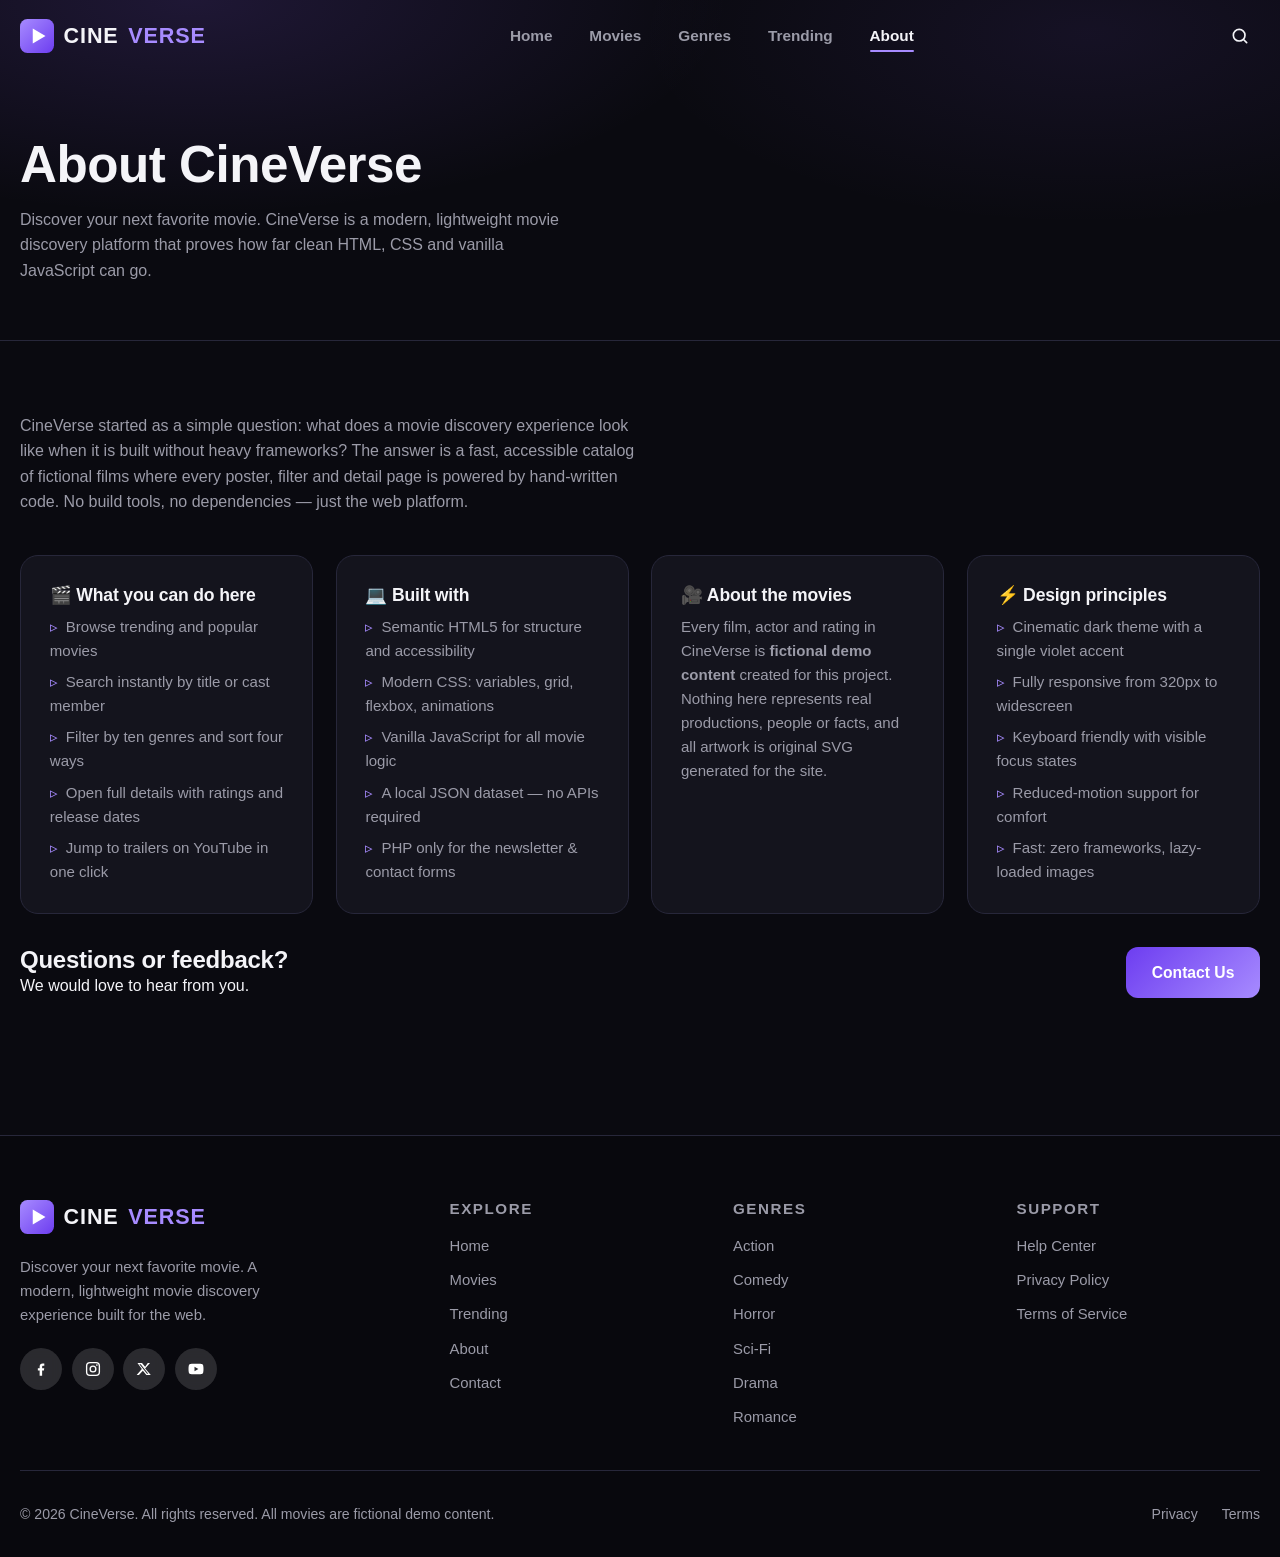
==== about.html @ e455165f "Initial commit: CineVerse movie discovery website" ====
<!DOCTYPE html>
<html lang="en">
<head>
    <meta charset="UTF-8">
    <meta name="viewport" content="width=device-width, initial-scale=1.0">

    <!-- SEO -->
    <title>About | CineVerse</title>
    <meta name="description" content="Learn about CineVerse, a modern movie discovery website built with HTML, CSS, vanilla JavaScript and PHP.">
    <meta name="author" content="CineVerse">
    <meta name="theme-color" content="#0a0a10">

    <meta property="og:title" content="About | CineVerse">
    <meta property="og:description" content="The story behind CineVerse — features, technology and goals.">
    <meta property="og:type" content="website">
    <meta property="og:image" content="assets/images/og-image.svg">

    <link rel="icon" type="image/svg+xml" href="assets/icons/favicon.svg">
    <link rel="stylesheet" href="css/style.css">
</head>
<body>
    <a class="skip-link" href="#main">Skip to main content</a>

    <!-- ================= NAVIGATION ================= -->
    <header class="navbar scrolled" role="banner">
        <div class="container">
            <a class="brand" href="index.html" aria-label="CineVerse home">
                <img class="brand-mark" src="assets/icons/favicon.svg" alt="" width="34" height="34">
                CINE<em>VERSE</em>
            </a>

            <nav class="nav-links" aria-label="Primary navigation">
                <a href="index.html">Home</a>
                <a href="movies.html">Movies</a>
                <a href="movies.html#genres">Genres</a>
                <a href="index.html#trending">Trending</a>
                <a href="about.html">About</a>
            </nav>

            <div class="nav-actions">
                <form class="nav-search" id="nav-search" action="movies.html" method="get" role="search">
                    <input type="search" name="search" id="nav-search-input"
                           placeholder="Search movies..." aria-label="Search movies">
                    <button type="button" class="icon-btn" id="nav-search-toggle"
                            aria-label="Toggle search field" aria-expanded="false" aria-controls="nav-search-input">
                        <svg viewBox="0 0 24 24" width="20" height="20" fill="none"
                             stroke="currentColor" stroke-width="2" stroke-linecap="round" aria-hidden="true">
                            <circle cx="11" cy="11" r="7"/><path d="M20 20l-3.5-3.5"/>
                        </svg>
                    </button>
                </form>

                <button class="icon-btn hamburger" id="hamburger" aria-label="Open menu"
                        aria-expanded="false" aria-controls="mobile-menu">
                    <span></span><span></span><span></span>
                </button>
            </div>
        </div>
    </header>

    <!-- Mobile menu panel -->
    <nav class="mobile-menu" id="mobile-menu" aria-label="Mobile navigation">
        <a href="index.html">Home</a>
        <a href="movies.html">Movies</a>
        <a href="movies.html#genres">Genres</a>
        <a href="index.html#trending">Trending</a>
        <a href="about.html">About</a>
        <a href="contact.html">Contact</a>
    </nav>

    <main id="main">

        <!-- ================= PAGE HEADER ================= -->
        <section class="page-hero">
            <div class="container">
                <h1>About CineVerse</h1>
                <p class="lead">Discover your next favorite movie. CineVerse is a modern,
                   lightweight movie discovery platform that proves how far clean
                   HTML, CSS and vanilla JavaScript can go.</p>
            </div>
        </section>

        <!-- ================= CONTENT ================= -->
        <section class="section">
            <div class="container">
                <p style="max-width:70ch; color:var(--muted);">
                    CineVerse started as a simple question: what does a movie discovery
                    experience look like when it is built without heavy frameworks?
                    The answer is a fast, accessible catalog of fictional films where every
                    poster, filter and detail page is powered by hand-written code.
                    No build tools, no dependencies &mdash; just the web platform.</p>

                <div class="about-section">
                    <div class="info-card reveal visible">
                        <h3>&#127916; What you can do here</h3>
                        <ul>
                            <li>Browse trending and popular movies</li>
                            <li>Search instantly by title or cast member</li>
                            <li>Filter by ten genres and sort four ways</li>
                            <li>Open full details with ratings and release dates</li>
                            <li>Jump to trailers on YouTube in one click</li>
                        </ul>
                    </div>

                    <div class="info-card reveal visible">
                        <h3>&#128187; Built with</h3>
                        <ul>
                            <li>Semantic HTML5 for structure and accessibility</li>
                            <li>Modern CSS: variables, grid, flexbox, animations</li>
                            <li>Vanilla JavaScript for all movie logic</li>
                            <li>A local JSON dataset &mdash; no APIs required</li>
                            <li>PHP only for the newsletter &amp; contact forms</li>
                        </ul>
                    </div>

                    <div class="info-card reveal visible">
                        <h3>&#127909; About the movies</h3>
                        <p>Every film, actor and rating in CineVerse is
                           <strong>fictional demo content</strong> created for this project.
                           Nothing here represents real productions, people or facts,
                           and all artwork is original SVG generated for the site.</p>
                    </div>

                    <div class="info-card reveal visible">
                        <h3>&#9889; Design principles</h3>
                        <ul>
                            <li>Cinematic dark theme with a single violet accent</li>
                            <li>Fully responsive from 320px to widescreen</li>
                            <li>Keyboard friendly with visible focus states</li>
                            <li>Reduced-motion support for comfort</li>
                            <li>Fast: zero frameworks, lazy-loaded images</li>
                        </ul>
                    </div>
                </div>

                <!-- Call to action -->
                <div class="newsletter-inner" style="padding-block:2rem 0;">
                    <div>
                        <h2>Questions or feedback?</h2>
                        <p>We would love to hear from you.</p>
                    </div>
                    <a class="btn" href="contact.html">Contact Us</a>
                </div>
            </div>
        </section>
    </main>

    <!-- ================= FOOTER ================= -->
    <footer class="footer" role="contentinfo">
        <div class="container">
            <div class="footer-grid">
                <div class="footer-about">
                    <a class="brand" href="index.html">
                        <img class="brand-mark" src="assets/icons/favicon.svg" alt="" width="30" height="30">
                        CINE<em>VERSE</em>
                    </a>
                    <p>Discover your next favorite movie. A modern, lightweight movie discovery experience built for the web.</p>
                    <div class="social-row">
                        <a class="btn-icon" href="#" aria-label="CineVerse on Facebook">
                            <svg viewBox="0 0 24 24" width="18" height="18" fill="currentColor" aria-hidden="true"><path d="M13.5 21v-7h2.4l.4-3h-2.8V9.1c0-.9.3-1.6 1.6-1.6h1.3V4.8c-.6-.1-1.4-.2-2.3-.2-2.3 0-3.9 1.4-3.9 4V11H7.8v3h2.4v7h3.3z"/></svg>
                        </a>
                        <a class="btn-icon" href="#" aria-label="CineVerse on Instagram">
                            <svg viewBox="0 0 24 24" width="18" height="18" fill="none" stroke="currentColor" stroke-width="1.8" aria-hidden="true"><rect x="3.5" y="3.5" width="17" height="17" rx="4.5"/><circle cx="12" cy="12" r="3.8"/><circle cx="17.2" cy="6.8" r="1.1" fill="currentColor" stroke="none"/></svg>
                        </a>
                        <a class="btn-icon" href="#" aria-label="CineVerse on X">
                            <svg viewBox="0 0 24 24" width="16" height="16" fill="currentColor" aria-hidden="true"><path d="M17.7 3H21l-7.3 8.3L22.2 21h-6.7l-5.2-6.3L4.4 21H1l7.8-8.9L2.2 3H9l4.7 5.7L17.7 3zm-1.2 16h1.9L7.1 4.9H5L16.5 19z"/></svg>
                        </a>
                        <a class="btn-icon" href="#" aria-label="CineVerse on YouTube">
                            <svg viewBox="0 0 24 24" width="18" height="18" fill="currentColor" aria-hidden="true"><path d="M21.6 7.2a2.6 2.6 0 0 0-1.8-1.9C18.2 5 12 5 12 5s-6.2 0-7.8.3A2.6 2.6 0 0 0 2.4 7.2 27 27 0 0 0 2 12a27 27 0 0 0 .4 4.8 2.6 2.6 0 0 0 1.8 1.9c1.6.3 7.8.3 7.8.3s6.2 0 7.8-.3a2.6 2.6 0 0 0 1.8-1.9A27 27 0 0 0 22 12a27 27 0 0 0-.4-4.8zM10 15V9l5.2 3L10 15z"/></svg>
                        </a>
                    </div>
                </div>

                <nav aria-label="Footer navigation">
                    <h4>Explore</h4>
                    <div class="footer-links">
                        <a href="index.html">Home</a>
                        <a href="movies.html">Movies</a>
                        <a href="index.html#trending">Trending</a>
                        <a href="about.html">About</a>
                        <a href="contact.html">Contact</a>
                    </div>
                </nav>

                <nav aria-label="Genre links">
                    <h4>Genres</h4>
                    <div class="footer-links">
                        <a href="movies.html?genre=Action">Action</a>
                        <a href="movies.html?genre=Comedy">Comedy</a>
                        <a href="movies.html?genre=Horror">Horror</a>
                        <a href="movies.html?genre=Sci-Fi">Sci-Fi</a>
                        <a href="movies.html?genre=Drama">Drama</a>
                        <a href="movies.html?genre=Romance">Romance</a>
                    </div>
                </nav>

                <nav aria-label="Support links">
                    <h4>Support</h4>
                    <div class="footer-links">
                        <a href="contact.html">Help Center</a>
                        <a href="#">Privacy Policy</a>
                        <a href="#">Terms of Service</a>
                    </div>
                </nav>
            </div>

            <div class="footer-bottom">
                <p>&copy; <span id="footer-year">2026</span> CineVerse. All rights reserved. All movies are fictional demo content.</p>
                <div class="footer-legal">
                    <a href="#">Privacy</a>
                    <a href="#">Terms</a>
                </div>
            </div>
        </div>
    </footer>

    <script src="js/app.js" defer></script>
</body>
</html>
---- css/style.css ----
/* ============================================================
   CineVerse — style.css
   A cinematic dark theme for the CineVerse movie website.

   TABLE OF CONTENTS
   01. CSS Variables
   02. Reset
   03. Global styles & layout helpers
   04. Typography
   05. Navigation
   06. Hero
   07. Movie cards & grids
   08. Search
   09. Filters (genre chips + sorting)
   10. Genre section (home page tiles)
   11. Movie details page
   12. Forms, newsletter & contact
   13. States (loading, empty, error)
   14. Footer
   15. Animations
   16. Responsive design
   ============================================================ */

/* ============================================================
   01. CSS VARIABLES
   Change the whole look of the site from here.
   ============================================================ */
:root {
    /* Colors */
    --background:      #0a0a10;
    --surface:         #14141d;
    --surface-2:       #1c1c28;
    --border:          #27273a;
    --text:            #f4f4f8;
    --muted:           #9b9ba8;
    --accent:          #8b5cf6;
    --accent-strong:   #a78bff;
    --accent-dark:     #6d3df0;
    --accent-glow:     rgba(139, 92, 246, 0.35);
    --rating-color:    #ffc94d;
    --success:         #43e0c8;
    --danger:          #ff5d6c;

    /* Gradients */
    --gradient-accent: linear-gradient(135deg, var(--accent-dark), var(--accent-strong));
    --gradient-card:   linear-gradient(180deg, rgba(20,20,29,0) 55%, rgba(10,10,16,0.9) 100%);

    /* Shape & depth */
    --radius-sm:   8px;
    --radius-md:   12px;
    --radius-lg:   18px;
    --shadow-sm:   0 2px 10px rgba(0, 0, 0, 0.35);
    --shadow-md:   0 10px 30px rgba(0, 0, 0, 0.45);
    --shadow-glow: 0 8px 30px var(--accent-glow);

    /* Motion */
    --transition-fast: 0.2s ease;
    --transition-med:  0.3s ease;

    /* Layout */
    --nav-height: 72px;
    --container:  1280px;
}

/* ============================================================
   02. RESET
   ============================================================ */
*,
*::before,
*::after {
    margin: 0;
    padding: 0;
    box-sizing: border-box;
}

html {
    scroll-behavior: smooth;
}

body {
    min-height: 100vh;
    background-color: var(--background);
    color: var(--text);
    font-family: "Segoe UI", "Helvetica Neue", Arial, sans-serif;
    font-size: 1rem;
    line-height: 1.6;
    -webkit-font-smoothing: antialiased;
    overflow-x: hidden;
}

img,
svg,
video {
    display: block;
    max-width: 100%;
}

button,
input,
select,
textarea {
    font: inherit;
    color: inherit;
}

a {
    color: inherit;
    text-decoration: none;
}

ul,
ol {
    list-style: none;
}

/* The hidden attribute ALWAYS wins over any display rule.
   This keeps state panels (loading / error) truly invisible
   even when their class list contains ".visible". */
[hidden] {
    display: none !important;
}

/* ============================================================
   03. GLOBAL STYLES & LAYOUT HELPERS
   ============================================================ */
.container {
    width: min(var(--container), 100% - 2.5rem);
    margin-inline: auto;
}

.section {
    padding-block: 4.5rem;
}

/* Anchored sections stop below the fixed navbar */
[id] {
    scroll-margin-top: calc(var(--nav-height) + 1rem);
}

.section-head {
    display: flex;
    align-items: flex-end;
    justify-content: space-between;
    gap: 1rem;
    margin-bottom: 2rem;
}

.section-head p {
    color: var(--muted);
    max-width: 60ch;
}

/* Accessible "skip to content" link (visible only when focused) */
.skip-link {
    position: absolute;
    top: -100%;
    left: 1rem;
    z-index: 2000;
    padding: 0.75rem 1.25rem;
    background: var(--accent);
    color: #fff;
    border-radius: var(--radius-sm);
    font-weight: 600;
    transition: top var(--transition-fast);
}

.skip-link:focus {
    top: 1rem;
}

/* Visible keyboard focus everywhere */
:focus-visible {
    outline: 2px solid var(--accent-strong);
    outline-offset: 3px;
    border-radius: 4px;
}

::selection {
    background: var(--accent);
    color: #fff;
}

/* Subtle site-wide scrollbar (WebKit browsers) */
::-webkit-scrollbar {
    width: 10px;
    height: 10px;
}
::-webkit-scrollbar-track {
    background: var(--background);
}
::-webkit-scrollbar-thumb {
    background: var(--surface-2);
    border-radius: 999px;
}
::-webkit-scrollbar-thumb:hover {
    background: var(--accent-dark);
}

/* ============================================================
   04. TYPOGRAPHY
   ============================================================ */
h1, h2, h3, h4 {
    line-height: 1.15;
    font-weight: 700;
    letter-spacing: -0.01em;
}

.section-title {
    display: flex;
    align-items: center;
    gap: 0.75rem;
    font-size: clamp(1.5rem, 1.1rem + 1.8vw, 2.25rem);
}

.section-title::before {
    content: "";
    width: 6px;
    height: 1.6em;
    border-radius: 999px;
    background: var(--gradient-accent);
    flex-shrink: 0;
}

.text-muted { color: var(--muted); }
.text-small { font-size: 0.9rem; }

/* Rating star — used across cards, hero and details */
.rating {
    display: inline-flex;
    align-items: center;
    gap: 0.35rem;
    color: var(--rating-color);
    font-weight: 700;
    letter-spacing: 0.02em;
}

.rating .star { font-size: 0.95em; }

/* Small pill used for years, dates, counts */
.pill {
    display: inline-flex;
    align-items: center;
    gap: 0.35rem;
    padding: 0.15rem 0.65rem;
    border: 1px solid var(--border);
    border-radius: 999px;
    background: var(--surface-2);
    color: var(--muted);
    font-size: 0.82rem;
    font-weight: 600;
}

/* Genre chip label (non-interactive, e.g. on details page) */
.genre-tag {
    display: inline-block;
    padding: 0.3rem 0.85rem;
    border-radius: 999px;
    background: rgba(139, 92, 246, 0.14);
    border: 1px solid rgba(139, 92, 246, 0.35);
    color: var(--accent-strong);
    font-size: 0.85rem;
    font-weight: 600;
}

/* ============================================================
   05. BUTTONS
   ============================================================ */
.btn {
    display: inline-flex;
    align-items: center;
    justify-content: center;
    gap: 0.55rem;
    padding: 0.8rem 1.6rem;
    border: none;
    border-radius: var(--radius-md);
    background: var(--gradient-accent);
    color: #fff;
    font-size: 0.98rem;
    font-weight: 600;
    cursor: pointer;
    transition: transform var(--transition-fast),
                box-shadow var(--transition-fast),
                background var(--transition-fast);
}

.btn:hover {
    transform: translateY(-2px);
    box-shadow: var(--shadow-glow);
}

.btn:active { transform: translateY(0); }

.btn-outline {
    background: transparent;
    border: 1px solid var(--border);
    color: var(--text);
}

.btn-outline:hover {
    border-color: var(--accent);
    background: rgba(139, 92, 246, 0.1);
    box-shadow: none;
}

.btn-ghost {
    background: rgba(255, 255, 255, 0.12);
    backdrop-filter: blur(6px);
    color: #fff;
}

.btn-ghost:hover {
    background: rgba(255, 255, 255, 0.22);
    box-shadow: none;
}

.btn-sm {
    padding: 0.5rem 1.05rem;
    font-size: 0.88rem;
}

.btn-block { width: 100%; }

/* Icon-only round button (e.g. trailer play on posters) */
.btn-icon {
    display: inline-flex;
    align-items: center;
    justify-content: center;
    width: 42px;
    height: 42px;
    border: none;
    border-radius: 50%;
    background: rgba(255, 255, 255, 0.14);
    backdrop-filter: blur(6px);
    color: #fff;
    cursor: pointer;
    transition: background var(--transition-fast), transform var(--transition-fast);
}

.btn-icon:hover {
    background: var(--accent);
    transform: scale(1.08);
}

/* ============================================================
   06. NAVIGATION
   ============================================================ */
.navbar {
    position: fixed;
    inset: 0 0 auto 0;
    z-index: 1000;
    height: var(--nav-height);
    display: flex;
    align-items: center;
    background: transparent;
    transition: background var(--transition-med), box-shadow var(--transition-med);
}

.navbar.scrolled {
    background: rgba(10, 10, 16, 0.78);
    -webkit-backdrop-filter: blur(14px);
    backdrop-filter: blur(14px);
    box-shadow: 0 1px 0 var(--border), var(--shadow-sm);
}

.navbar .container {
    display: flex;
    align-items: center;
    justify-content: space-between;
    gap: 1.5rem;
}

.brand {
    display: inline-flex;
    align-items: center;
    gap: 0.6rem;
    font-size: 1.35rem;
    font-weight: 800;
    letter-spacing: 0.04em;
}

.brand:hover .brand-mark { transform: rotate(-6deg) scale(1.06); }

.brand-mark {
    width: 34px;
    height: 34px;
    flex-shrink: 0;
    transition: transform var(--transition-fast);
}

.brand em {
    font-style: normal;
    color: var(--accent-strong);
}

.nav-links {
    display: flex;
    align-items: center;
    gap: 0.4rem;
}

.nav-links a {
    position: relative;
    padding: 0.5rem 0.95rem;
    border-radius: var(--radius-sm);
    color: var(--muted);
    font-weight: 600;
    font-size: 0.96rem;
    transition: color var(--transition-fast), background var(--transition-fast);
}

.nav-links a::after {
    content: "";
    position: absolute;
    left: 0.95rem;
    right: 0.95rem;
    bottom: 0.25rem;
    height: 2px;
    border-radius: 2px;
    background: var(--accent-strong);
    transform: scaleX(0);
    transform-origin: left;
    transition: transform var(--transition-med);
}

.nav-links a:hover,
.nav-links a.active {
    color: var(--text);
}

.nav-links a:hover::after,
.nav-links a.active::after {
    transform: scaleX(1);
}

/* Right side of navbar: quick search + hamburger */
.nav-actions {
    display: flex;
    align-items: center;
    gap: 0.5rem;
}

.nav-search {
    position: relative;
    display: flex;
    align-items: center;
}

.nav-search input {
    width: 0;
    padding: 0.5rem 0;
    border: 1px solid transparent;
    border-radius: 999px;
    background: var(--surface-2);
    opacity: 0;
    transition: width var(--transition-med), padding var(--transition-med),
                opacity var(--transition-med), border-color var(--transition-fast);
}

.nav-search.open input {
    width: min(230px, 38vw);
    padding: 0.5rem 1rem;
    opacity: 1;
    border-color: var(--border);
}

.nav-search input:focus {
    border-color: var(--accent);
    outline: none;
}

.icon-btn {
    display: inline-flex;
    align-items: center;
    justify-content: center;
    width: 40px;
    height: 40px;
    border: none;
    border-radius: var(--radius-sm);
    background: transparent;
    color: var(--text);
    cursor: pointer;
    transition: background var(--transition-fast), color var(--transition-fast);
}

.icon-btn:hover,
.icon-btn[aria-expanded="true"] {
    background: var(--surface-2);
    color: var(--accent-strong);
}

.hamburger {
    display: none;
    flex-direction: column;
    gap: 5px;
}

.hamburger span {
    width: 22px;
    height: 2px;
    border-radius: 2px;
    background: currentColor;
    transition: transform var(--transition-med), opacity var(--transition-med);
}

.hamburger[aria-expanded="true"] span:nth-child(1) { transform: translateY(7px) rotate(45deg); }
.hamburger[aria-expanded="true"] span:nth-child(2) { opacity: 0; }
.hamburger[aria-expanded="true"] span:nth-child(3) { transform: translateY(-7px) rotate(-45deg); }

/* Mobile slide-down menu panel */
.mobile-menu {
    position: fixed;
    top: var(--nav-height);
    left: 0;
    right: 0;
    z-index: 999;
    display: none;
    flex-direction: column;
    gap: 0.25rem;
    padding: 1rem 1.5rem 1.5rem;
    background: rgba(12, 12, 19, 0.97);
    -webkit-backdrop-filter: blur(14px);
    backdrop-filter: blur(14px);
    border-bottom: 1px solid var(--border);
    transform: translateY(-12px);
    opacity: 0;
    visibility: hidden;
    transition: transform var(--transition-med), opacity var(--transition-med), visibility var(--transition-med);
}

.mobile-menu.open {
    transform: translateY(0);
    opacity: 1;
    visibility: visible;
}

.mobile-menu a {
    padding: 0.85rem 1rem;
    border-radius: var(--radius-sm);
    font-weight: 600;
    color: var(--text);
    transition: background var(--transition-fast), color var(--transition-fast);
}

.mobile-menu a:hover,
.mobile-menu a.active {
    background: var(--surface-2);
    color: var(--accent-strong);
}

/* Page hero strip used on Movies / About / Contact pages */
.page-hero {
    padding: calc(var(--nav-height) + 4rem) 0 3.5rem;
    background:
        radial-gradient(60% 90% at 15% 0%, rgba(139, 92, 246, 0.16), transparent 70%),
        radial-gradient(50% 80% at 85% 10%, rgba(139, 92, 246, 0.09), transparent 70%);
    border-bottom: 1px solid var(--border);
}

.page-hero h1 {
    font-size: clamp(2rem, 1.4rem + 3vw, 3.2rem);
}

.page-hero .lead {
    margin-top: 0.75rem;
    color: var(--muted);
    max-width: 62ch;
}

/* ============================================================
   07. HERO (home page banner)
   ============================================================ */
.hero {
    position: relative;
    min-height: min(88vh, 820px);
    display: flex;
    align-items: flex-end;
    isolation: isolate;
    overflow: hidden;
}

.hero-media {
    position: absolute;
    inset: 0;
    z-index: -2;
}

.hero-media img {
    width: 100%;
    height: 100%;
    object-fit: cover;
    animation: heroZoom 14s ease-out forwards;
}

/* Cinematic darkening so text always stays readable */
.hero-overlay {
    position: absolute;
    inset: 0;
    z-index: -1;
    background:
        linear-gradient(180deg, rgba(10,10,16,0.25) 0%, rgba(10,10,16,0.45) 45%, var(--background) 96%),
        linear-gradient(90deg, rgba(10,10,16,0.85) 0%, rgba(10,10,16,0.25) 60%, transparent 100%);
}

.hero-content {
    max-width: 640px;
    padding-block: 6.5rem 4.5rem;
}

.hero-badge {
    display: inline-flex;
    align-items: center;
    gap: 0.5rem;
    padding: 0.3rem 0.9rem;
    margin-bottom: 1.1rem;
    border-radius: 999px;
    background: rgba(139, 92, 246, 0.16);
    border: 1px solid rgba(139, 92, 246, 0.4);
    color: var(--accent-strong);
    font-size: 0.82rem;
    font-weight: 700;
    letter-spacing: 0.14em;
    text-transform: uppercase;
}

.hero-title {
    font-size: clamp(2.3rem, 1.4rem + 5vw, 4.3rem);
    font-weight: 800;
    text-transform: uppercase;
    letter-spacing: 0.01em;
    text-shadow: 0 4px 30px rgba(0, 0, 0, 0.6);
}

.hero-meta {
    display: flex;
    flex-wrap: wrap;
    align-items: center;
    gap: 0.6rem 1.1rem;
    margin-top: 1rem;
    color: var(--muted);
    font-weight: 600;
}

.hero-meta .dot-sep { color: var(--accent-strong); }

.hero-desc {
    margin-top: 1.1rem;
    max-width: 54ch;
    color: #cfcfdc;
    text-shadow: 0 2px 14px rgba(0, 0, 0, 0.65);
}

.hero-actions {
    display: flex;
    flex-wrap: wrap;
    gap: 0.9rem;
    margin-top: 1.8rem;
}

/* Staggered entrance for hero elements */
.hero-badge, .hero-title, .hero-meta, .hero-desc, .hero-actions {
    animation: fadeUp 0.8s ease both;
}
.hero-title  { animation-delay: 0.1s; }
.hero-meta   { animation-delay: 0.2s; }
.hero-desc   { animation-delay: 0.3s; }
.hero-actions{ animation-delay: 0.4s; }

/* ============================================================
   08. MOVIE CARDS & GRIDS
   ============================================================ */

/* Rows that scroll horizontally (Trending) */
.movie-row {
    display: grid;
    grid-auto-flow: column;
    grid-auto-columns: clamp(200px, 22vw, 250px);
    gap: 1.4rem;
    overflow-x: auto;
    padding: 0.25rem 0.25rem 1.25rem;
    scroll-snap-type: x mandatory;
    scrollbar-width: thin;
    scrollbar-color: var(--surface-2) transparent;
}

.movie-row > * {
    scroll-snap-align: start;
}

/* Responsive grids (Popular / Recommended / Catalog) */
.movies-grid {
    display: grid;
    grid-template-columns: repeat(auto-fill, minmax(215px, 1fr));
    gap: 1.6rem;
}

/* --- The movie card itself --- */
.movie-card {
    display: flex;
    flex-direction: column;
    background: var(--surface);
    border: 1px solid var(--border);
    border-radius: var(--radius-md);
    overflow: hidden;
    transition: transform var(--transition-med),
                box-shadow var(--transition-med),
                border-color var(--transition-med);
}

.movie-card:hover,
.movie-card:focus-within {
    transform: translateY(-6px);
    border-color: rgba(139, 92, 246, 0.55);
    box-shadow: var(--shadow-glow);
}

.card-poster {
    position: relative;
    aspect-ratio: 2 / 3;
    overflow: hidden;
    background: var(--surface-2);
}

.card-poster img {
    width: 100%;
    height: 100%;
    object-fit: cover;
    transition: transform 0.5s ease;
}

.movie-card:hover .card-poster img,
.movie-card:focus-within .card-poster img {
    transform: scale(1.07);
}

/* Rating badge pinned to the poster */
.poster-rating {
    position: absolute;
    top: 0.7rem;
    left: 0.7rem;
    display: inline-flex;
    align-items: center;
    gap: 0.3rem;
    padding: 0.28rem 0.6rem;
    border-radius: 999px;
    background: rgba(10, 10, 16, 0.82);
    -webkit-backdrop-filter: blur(6px);
    backdrop-filter: blur(6px);
    color: var(--rating-color);
    font-size: 0.85rem;
    font-weight: 800;
}

/* Overlay action buttons revealed on hover / focus */
.poster-overlay {
    position: absolute;
    inset: auto 0 0 0;
    display: flex;
    justify-content: space-between;
    align-items: center;
    gap: 0.6rem;
    padding: 1.4rem 0.9rem 0.9rem;
    background: var(--gradient-card);
    opacity: 0;
    transform: translateY(8px);
    transition: opacity var(--transition-med), transform var(--transition-med);
}

.movie-card:hover .poster-overlay,
.movie-card:focus-within .poster-overlay {
    opacity: 1;
    transform: translateY(0);
}

/* Card body under the poster */
.card-body {
    display: flex;
    flex-direction: column;
    flex-grow: 1;
    gap: 0.4rem;
    padding: 1rem 1.1rem 1.15rem;
}

.card-title {
    font-size: 1.04rem;
    font-weight: 700;
}

.card-title a {
    transition: color var(--transition-fast);
}

.card-title a:hover {
    color: var(--accent-strong);
}

.card-meta {
    display: flex;
    align-items: center;
    gap: 0.7rem;
    font-size: 0.87rem;
    color: var(--muted);
    font-weight: 600;
}

.card-genres {
    font-size: 0.83rem;
    color: var(--accent-strong);
    font-weight: 600;
    letter-spacing: 0.02em;
}

.card-desc {
    font-size: 0.88rem;
    color: var(--muted);
    /* keep every card the same height regardless of text length */
    display: -webkit-box;
    -webkit-line-clamp: 2;
    -webkit-box-orient: vertical;
    overflow: hidden;
}

.card-body .btn {
    margin-top: auto;
}

/* ============================================================
   09. SEARCH (catalog page search box)
   ============================================================ */
.search-box {
    position: relative;
    display: flex;
    align-items: center;
    max-width: 560px;
}

.search-box svg {
    position: absolute;
    left: 1.05rem;
    width: 18px;
    height: 18px;
    color: var(--muted);
    pointer-events: none;
}

.search-box input {
    width: 100%;
    padding: 0.9rem 3rem 0.9rem 3rem;
    border: 1px solid var(--border);
    border-radius: var(--radius-md);
    background: var(--surface);
    transition: border-color var(--transition-fast), box-shadow var(--transition-fast);
}

.search-box input::placeholder { color: var(--muted); }

.search-box input:focus {
    outline: none;
    border-color: var(--accent);
    box-shadow: 0 0 0 3px var(--accent-glow);
}

.search-clear {
    position: absolute;
    right: 0.55rem;
    display: none;
    width: 32px;
    height: 32px;
    border: none;
    border-radius: 50%;
    background: var(--surface-2);
    color: var(--muted);
    font-size: 1rem;
    line-height: 1;
    cursor: pointer;
    transition: background var(--transition-fast), color var(--transition-fast);
}

.search-clear:hover {
    background: var(--danger);
    color: #fff;
}

.search-clear.visible { display: block; }

.results-count {
    color: var(--muted);
    font-size: 0.95rem;
}

.results-count strong {
    color: var(--text);
}

/* ============================================================
   10. FILTERS (genre chips + sort dropdown)
   ============================================================ */
.filter-bar {
    display: flex;
    flex-wrap: wrap;
    align-items: center;
    gap: 1rem;
    margin-bottom: 2.2rem;
}

.chip-row {
    display: flex;
    flex-wrap: wrap;
    gap: 0.55rem;
    flex-grow: 1;
}

.chip {
    padding: 0.5rem 1.15rem;
    border: 1px solid var(--border);
    border-radius: 999px;
    background: var(--surface);
    color: var(--muted);
    font-size: 0.9rem;
    font-weight: 600;
    cursor: pointer;
    transition: all var(--transition-fast);
}

.chip:hover {
    border-color: var(--accent);
    color: var(--text);
}

.chip.active {
    background: var(--gradient-accent);
    border-color: transparent;
    color: #fff;
    box-shadow: 0 4px 16px var(--accent-glow);
}

.sort-control {
    display: inline-flex;
    align-items: center;
    gap: 0.6rem;
    margin-left: auto;
    color: var(--muted);
    font-size: 0.9rem;
    font-weight: 600;
}

.sort-control select {
    padding: 0.55rem 2.2rem 0.55rem 0.9rem;
    border: 1px solid var(--border);
    border-radius: var(--radius-sm);
    background: var(--surface);
    cursor: pointer;
    appearance: none;
    background-image: url("data:image/svg+xml,%3Csvg xmlns='http://www.w3.org/2000/svg' width='12' height='8'%3E%3Cpath d='M1 1l5 5 5-5' stroke='%239b9ba8' stroke-width='2' fill='none' stroke-linecap='round'/%3E%3C/svg%3E");
    background-repeat: no-repeat;
    background-position: right 0.8rem center;
    transition: border-color var(--transition-fast);
}

.sort-control select:hover,
.sort-control select:focus {
    border-color: var(--accent);
    outline: none;
}

/* ============================================================
   11. GENRE SECTION (home page tiles)
   ============================================================ */
.genre-grid {
    display: grid;
    grid-template-columns: repeat(auto-fill, minmax(160px, 1fr));
    gap: 1.1rem;
}

.genre-tile {
    display: flex;
    flex-direction: column;
    gap: 0.3rem;
    padding: 1.4rem 1.3rem;
    border: 1px solid var(--border);
    border-radius: var(--radius-md);
    background: var(--surface);
    position: relative;
    overflow: hidden;
    transition: transform var(--transition-med), border-color var(--transition-med), box-shadow var(--transition-med);
}

.genre-tile::before {
    content: "";
    position: absolute;
    inset: 0 auto 0 0;
    width: 4px;
    background: var(--gradient-accent);
    opacity: 0;
    transition: opacity var(--transition-med);
}

.genre-tile:hover {
    transform: translateY(-4px);
    border-color: rgba(139, 92, 246, 0.55);
    box-shadow: var(--shadow-glow);
}

.genre-tile:hover::before { opacity: 1; }

.genre-tile .genre-icon { font-size: 1.5rem; line-height: 1; }

.genre-tile h3 { font-size: 1.05rem; }

.genre-tile span {
    color: var(--muted);
    font-size: 0.84rem;
    font-weight: 600;
}

/* ============================================================
   12. NEWSLETTER BAND
   ============================================================ */
.newsletter {
    position: relative;
    overflow: hidden;
    border-block: 1px solid var(--border);
    background:
        radial-gradient(70% 130% at 50% -20%, rgba(139, 92, 246, 0.22), transparent 70%),
        var(--surface);
}

.newsletter-inner {
    display: flex;
    flex-wrap: wrap;
    align-items: center;
    justify-content: space-between;
    gap: 2rem;
    padding-block: 3.5rem;
}

.newsletter h2 { font-size: clamp(1.4rem, 1.1rem + 1.6vw, 2rem); }

.newsletter p {
    color: var(--muted);
    margin-top: 0.4rem;
    max-width: 46ch;
}

.newsletter-form {
    display: flex;
    gap: 0.7rem;
    flex-grow: 1;
    max-width: 480px;
}

.newsletter-form input {
    flex-grow: 1;
    min-width: 0;
    padding: 0.85rem 1.1rem;
    border: 1px solid var(--border);
    border-radius: var(--radius-md);
    background: var(--background);
    transition: border-color var(--transition-fast), box-shadow var(--transition-fast);
}

.newsletter-form input:focus {
    outline: none;
    border-color: var(--accent);
    box-shadow: 0 0 0 3px var(--accent-glow);
}

.form-status {
    margin-top: 0.7rem;
    font-size: 0.9rem;
    font-weight: 600;
    min-height: 1.4em;
}

.form-status.success { color: var(--success); }
.form-status.error   { color: var(--danger); }

/* ============================================================
   13. MOVIE DETAILS PAGE
   ============================================================ */
.detail-hero {
    position: relative;
    padding: calc(var(--nav-height) + 4rem) 0 3.5rem;
    overflow: hidden;
    isolation: isolate;
}

.detail-backdrop {
    position: absolute;
    inset: 0;
    z-index: -2;
}

.detail-backdrop img {
    width: 100%;
    height: 100%;
    object-fit: cover;
}

.detail-hero::after {
    content: "";
    position: absolute;
    inset: 0;
    z-index: -1;
    background:
        linear-gradient(180deg, rgba(10,10,16,0.55), var(--background) 94%),
        linear-gradient(90deg, rgba(10,10,16,0.88), rgba(10,10,16,0.3) 70%, transparent);
}

.detail-layout {
    display: grid;
    grid-template-columns: 290px 1fr;
    gap: 2.6rem;
    align-items: end;
}

.detail-poster {
    border-radius: var(--radius-lg);
    overflow: hidden;
    border: 1px solid var(--border);
    box-shadow: var(--shadow-md);
}

.detail-info h1 {
    font-size: clamp(1.9rem, 1.3rem + 2.8vw, 3.1rem);
    text-transform: uppercase;
}

.detail-meta {
    display: flex;
    flex-wrap: wrap;
    align-items: center;
    gap: 0.7rem 1.2rem;
    margin-top: 1rem;
    color: var(--muted);
    font-weight: 600;
}

.detail-rating {
    font-size: 1.25rem;
}

.detail-genres {
    display: flex;
    flex-wrap: wrap;
    gap: 0.5rem;
    margin-top: 1.1rem;
}

.detail-desc {
    margin-top: 1.3rem;
    max-width: 68ch;
    color: #cfcfdc;
    white-space: pre-line;
}

.detail-actions {
    display: flex;
    flex-wrap: wrap;
    gap: 0.9rem;
    margin-top: 1.8rem;
}

.detail-section {
    border-top: 1px solid var(--border);
}

.cast-grid {
    display: grid;
    grid-template-columns: repeat(auto-fill, minmax(150px, 1fr));
    gap: 1.2rem;
}

.cast-card {
    display: flex;
    flex-direction: column;
    align-items: center;
    gap: 0.75rem;
    padding: 1.4rem 1rem;
    text-align: center;
    background: var(--surface);
    border: 1px solid var(--border);
    border-radius: var(--radius-md);
    transition: transform var(--transition-med), border-color var(--transition-med);
}

.cast-card:hover {
    transform: translateY(-4px);
    border-color: rgba(139, 92, 246, 0.5);
}

.cast-avatar {
    display: flex;
    align-items: center;
    justify-content: center;
    width: 64px;
    height: 64px;
    border-radius: 50%;
    background: var(--gradient-accent);
    color: #fff;
    font-weight: 800;
    font-size: 1.25rem;
    letter-spacing: 0.03em;
}

.cast-name { font-weight: 700; font-size: 0.95rem; }

.cast-role {
    color: var(--muted);
    font-size: 0.82rem;
}

/* "Movie not found" state on the details page */
.not-found {
    padding: calc(var(--nav-height) + 5rem) 0 5rem;
    text-align: center;
}

.not-found h1 { font-size: clamp(1.8rem, 5vw, 2.6rem); }

.not-found p {
    color: var(--muted);
    margin: 0.8rem auto 1.6rem;
    max-width: 44ch;
}

/* ============================================================
   14. FORMS, ABOUT & CONTACT PAGES
   ============================================================ */
.contact-layout {
    display: grid;
    grid-template-columns: 1fr 1.4fr;
    gap: 3rem;
    align-items: start;
}

.contact-info h2 {
    font-size: 1.4rem;
    margin-bottom: 0.8rem;
}

.contact-list {
    display: flex;
    flex-direction: column;
    gap: 1.1rem;
    margin-top: 1.6rem;
}

.contact-list li {
    display: flex;
    gap: 0.9rem;
    align-items: flex-start;
    color: var(--muted);
    font-size: 0.95rem;
}

.contact-list strong {
    display: block;
    color: var(--text);
    font-size: 0.95rem;
}

.contact-form {
    display: grid;
    gap: 1.1rem;
    padding: 2rem;
    background: var(--surface);
    border: 1px solid var(--border);
    border-radius: var(--radius-lg);
}

.form-field label {
    display: block;
    margin-bottom: 0.4rem;
    font-weight: 600;
    font-size: 0.92rem;
}

.form-field input,
.form-field textarea {
    width: 100%;
    padding: 0.85rem 1rem;
    border: 1px solid var(--border);
    border-radius: var(--radius-md);
    background: var(--background);
    transition: border-color var(--transition-fast), box-shadow var(--transition-fast);
}

.form-field textarea {
    resize: vertical;
    min-height: 140px;
}

.form-field input:focus,
.form-field textarea:focus {
    outline: none;
    border-color: var(--accent);
    box-shadow: 0 0 0 3px var(--accent-glow);
}

.form-field .error-text {
    display: none;
    margin-top: 0.35rem;
    color: var(--danger);
    font-size: 0.82rem;
    font-weight: 600;
}

.form-field.invalid input,
.form-field.invalid textarea {
    border-color: var(--danger);
}

.form-field.invalid .error-text {
    display: block;
}

.about-section {
    display: grid;
    grid-template-columns: repeat(auto-fit, minmax(280px, 1fr));
    gap: 1.4rem;
    margin-top: 2.5rem;
}

.info-card {
    padding: 1.8rem;
    background: var(--surface);
    border: 1px solid var(--border);
    border-radius: var(--radius-lg);
}

.info-card h3 {
    margin-bottom: 0.6rem;
    font-size: 1.1rem;
}

.info-card p, .info-card li {
    color: var(--muted);
    font-size: 0.94rem;
}

.info-card ul {
    display: flex;
    flex-direction: column;
    gap: 0.45rem;
    list-style: none;
}

.info-card ul li::before {
    content: "▹";
    margin-right: 0.5rem;
    color: var(--accent-strong);
}

/* ============================================================
   15. STATES — loading skeletons, empty & error messages
   ============================================================ */
.state-message {
    display: none;
    flex-direction: column;
    align-items: center;
    gap: 0.9rem;
    padding: 4rem 1.5rem;
    text-align: center;
    color: var(--muted);
}

.state-message.visible { display: flex; }

.state-message .state-icon { font-size: 2.6rem; line-height: 1; }

.state-message h3 {
    color: var(--text);
    font-size: 1.25rem;
}

/* Skeleton cards shown while JSON loads */
.skeleton-grid {
    display: grid;
    grid-template-columns: repeat(auto-fill, minmax(215px, 1fr));
    gap: 1.6rem;
}

.skeleton-card {
    border: 1px solid var(--border);
    border-radius: var(--radius-md);
    overflow: hidden;
    background: var(--surface);
}

.skeleton-card .skel-img {
    aspect-ratio: 2 / 3;
}

.skeleton-card .skel-line {
    height: 14px;
    border-radius: 4px;
    margin: 0.9rem 1.1rem;
}

.skeleton-card .skel-line.short { width: 55%; }

.skel-img, .skel-line {
    background: linear-gradient(100deg,
        var(--surface-2) 40%,
        #262637 50%,
        var(--surface-2) 60%);
    background-size: 200% 100%;
    animation: shimmer 1.3s infinite linear;
}

/* Simple spinner (details page while loading) */
.spinner {
    width: 44px;
    height: 44px;
    border: 4px solid var(--surface-2);
    border-top-color: var(--accent);
    border-radius: 50%;
    animation: spin 0.9s linear infinite;
}

/* ============================================================
   16. FOOTER
   ============================================================ */
.footer {
    border-top: 1px solid var(--border);
    background: #08080d;
    padding: 4rem 0 2rem;
    margin-top: 4rem;
}

.footer-grid {
    display: grid;
    grid-template-columns: 1.6fr 1fr 1fr 1fr;
    gap: 2.5rem;
    padding-bottom: 2.5rem;
    border-bottom: 1px solid var(--border);
}

.footer-about p {
    color: var(--muted);
    margin-top: 0.9rem;
    max-width: 34ch;
    font-size: 0.93rem;
}

.social-row {
    display: flex;
    gap: 0.6rem;
    margin-top: 1.3rem;
}

.footer h4 {
    font-size: 0.95rem;
    text-transform: uppercase;
    letter-spacing: 0.1em;
    color: var(--muted);
    margin-bottom: 1.1rem;
}

.footer-links {
    display: flex;
    flex-direction: column;
    gap: 0.65rem;
}

.footer-links a {
    color: var(--muted);
    font-size: 0.93rem;
    transition: color var(--transition-fast);
}

.footer-links a:hover {
    color: var(--accent-strong);
}

.footer-bottom {
    display: flex;
    flex-wrap: wrap;
    align-items: center;
    justify-content: space-between;
    gap: 0.8rem;
    padding-top: 2rem;
    color: var(--muted);
    font-size: 0.88rem;
}

.footer-legal {
    display: flex;
    gap: 1.5rem;
}

.footer-legal a:hover { color: var(--accent-strong); }

/* ============================================================
   17. ANIMATIONS
   ============================================================ */
@keyframes fadeUp {
    from { opacity: 0; transform: translateY(26px); }
    to   { opacity: 1; transform: translateY(0); }
}

@keyframes heroZoom {
    from { transform: scale(1.12); }
    to   { transform: scale(1); }
}

@keyframes shimmer {
    from { background-position: 200% 0; }
    to   { background-position: -200% 0; }
}

@keyframes spin {
    to { transform: rotate(360deg); }
}

/* Cards fade up as JavaScript injects them.
   The inline animation-delay on each card creates a subtle
   stagger; skipped entirely for reduced-motion users. */
@media (prefers-reduced-motion: no-preference) {
    .movie-card { animation: fadeUp 0.45s ease both; }
}

/* Scroll-reveal: JS adds .visible when sections enter the viewport */
.reveal {
    opacity: 0;
    transform: translateY(28px);
    transition: opacity 0.7s ease, transform 0.7s ease;
}

.reveal.visible {
    opacity: 1;
    transform: translateY(0);
}

/* Accessibility: respect users who prefer less motion */
@media (prefers-reduced-motion: reduce) {
    html { scroll-behavior: auto; }

    *,
    *::before,
    *::after {
        animation-duration: 0.001s !important;
        animation-iteration-count: 1 !important;
        transition-duration: 0.001s !important;
    }

    .reveal {
        opacity: 1;
        transform: none;
    }
}

/* ============================================================
   18. RESPONSIVE DESIGN
   ============================================================ */

/* Large tablets / small laptops */
@media (max-width: 992px) {
    .nav-links { display: none; }
    .hamburger { display: inline-flex; }
    .mobile-menu { display: flex; }

    .detail-layout {
        grid-template-columns: 220px 1fr;
        gap: 1.8rem;
    }

    .contact-layout {
        grid-template-columns: 1fr;
        gap: 2rem;
    }
}

/* Tablets */
@media (max-width: 768px) {
    .section { padding-block: 3.2rem; }

    .movie-row {
        grid-auto-columns: min(46vw, 210px);
        gap: 1rem;
    }

    .detail-layout {
        grid-template-columns: 1fr;
        justify-items: start;
    }

    .detail-poster {
        width: min(240px, 60vw);
    }

    .footer-grid {
        grid-template-columns: 1fr 1fr;
    }

    .newsletter-inner {
        flex-direction: column;
        align-items: stretch;
        text-align: left;
    }
}

/* Phones */
@media (max-width: 560px) {
    .nav-search.open input { width: min(150px, 34vw); }

    .hero { min-height: 74vh; }
    .hero-content { padding-block: 5rem 3.5rem; }

    .hero-actions .btn { flex: 1 1 auto; }

    .filter-bar { flex-direction: column; align-items: stretch; }

    .sort-control {
        margin-left: 0;
        justify-content: space-between;
    }

    .sort-control select { flex-grow: 1; }

    .newsletter-form {
        flex-direction: column;
    }

    .footer-grid { grid-template-columns: 1fr; gap: 2rem; }

    .footer-bottom {
        flex-direction: column;
        align-items: flex-start;
    }

    .contact-form { padding: 1.4rem; }
}

/* Very small screens (320px class) */
@media (max-width: 380px) {
    :root { --nav-height: 64px; }

    .brand { font-size: 1.15rem; }
    .brand-mark { width: 30px; height: 30px; }

    .movie-row { grid-auto-columns: 66vw; }

    .movies-grid, .skeleton-grid { grid-template-columns: 1fr 1fr; gap: 0.9rem; }

    .card-body { padding: 0.8rem 0.9rem 0.9rem; }
    .card-desc { display: none; } /* keeps tiny screens tidy */
}
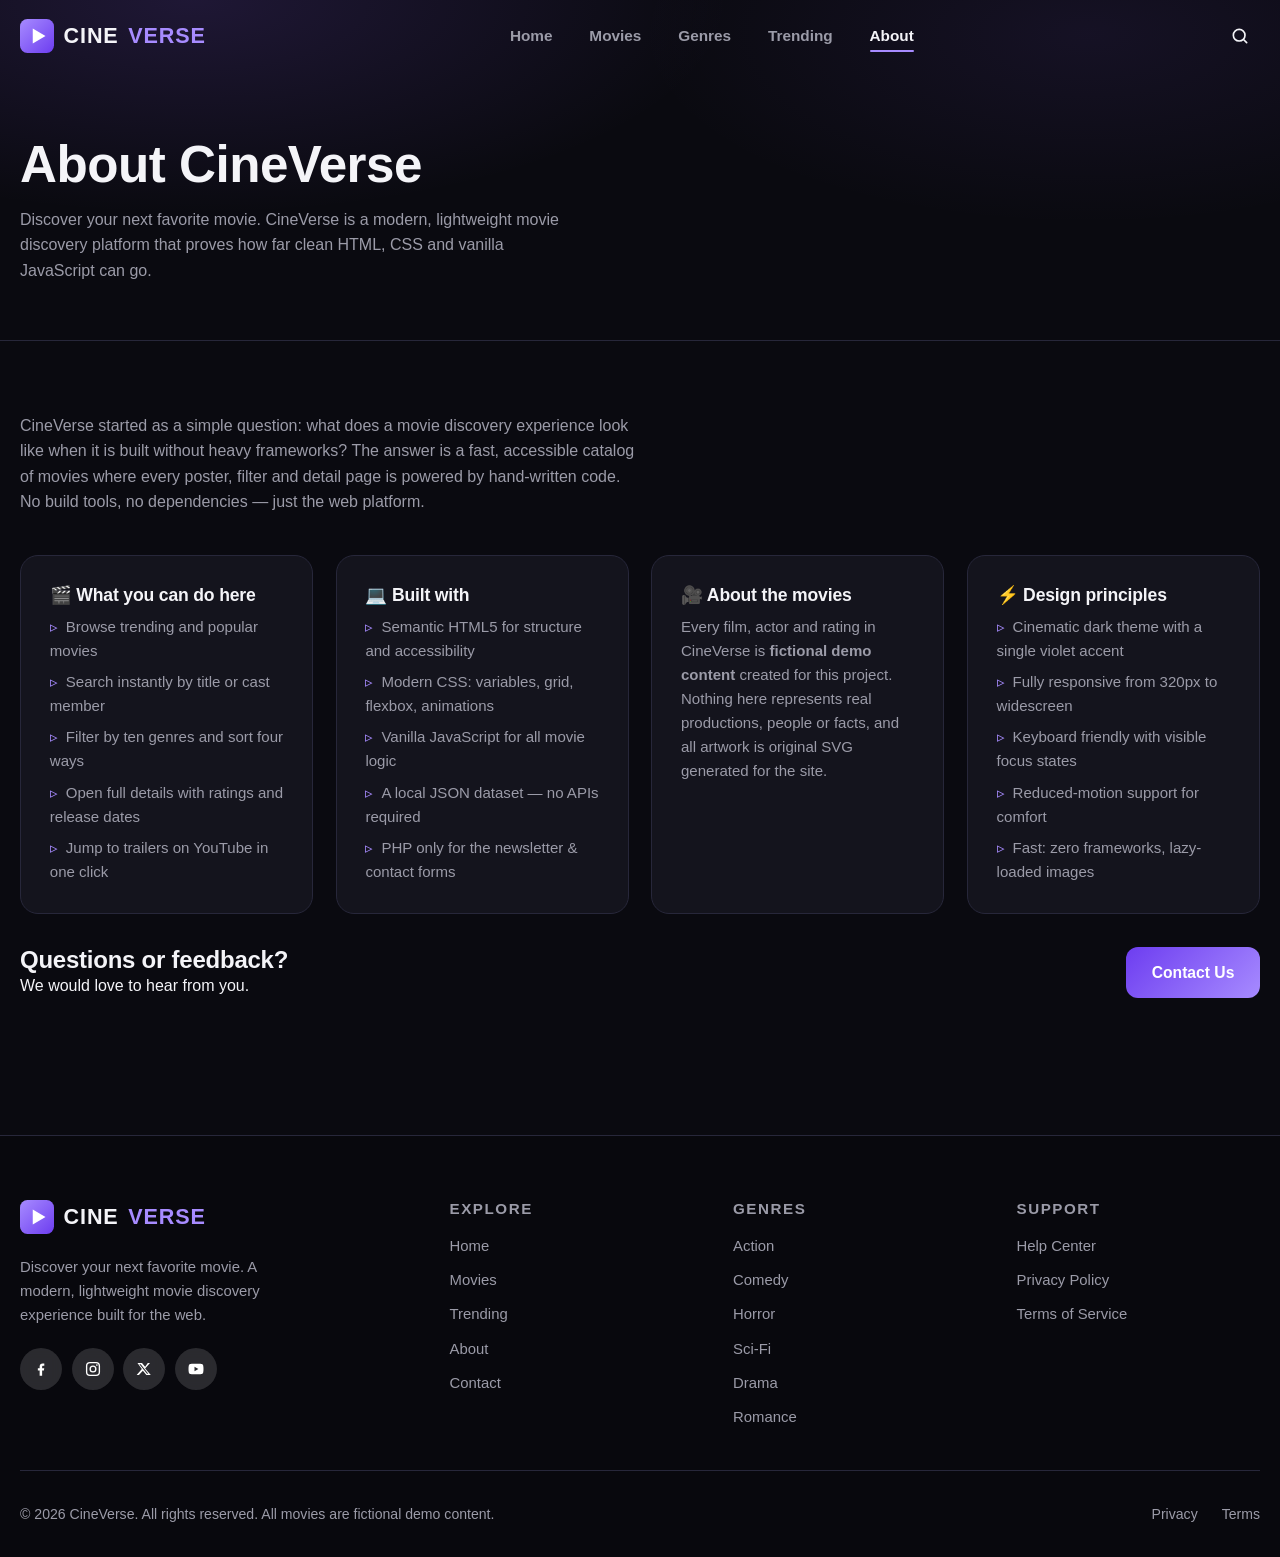
==== commit 30f7cd58: "Update description of CineVerse project" ====
--- a/about.html
+++ b/about.html
@@ -11,7 +11,7 @@
     <meta name="theme-color" content="#0a0a10">
 
     <meta property="og:title" content="About | CineVerse">
-    <meta property="og:description" content="The story behind CineVerse — features, technology and goals.">
+    <meta property="og:description" content="The story behind CineVerse - features, technology and goals.">
     <meta property="og:type" content="website">
     <meta property="og:image" content="assets/images/og-image.svg">
 
@@ -86,8 +86,7 @@
                 <p style="max-width:70ch; color:var(--muted);">
                     CineVerse started as a simple question: what does a movie discovery
                     experience look like when it is built without heavy frameworks?
-                    The answer is a fast, accessible catalog of fictional films where every
-                    poster, filter and detail page is powered by hand-written code.
+                    The answer is a fast, accessible catalog of movies where every poster, filter and detail page is powered by hand-written code.
                     No build tools, no dependencies &mdash; just the web platform.</p>
 
                 <div class="about-section">
@@ -156,16 +155,16 @@
                     </a>
                     <p>Discover your next favorite movie. A modern, lightweight movie discovery experience built for the web.</p>
                     <div class="social-row">
-                        <a class="btn-icon" href="#" aria-label="CineVerse on Facebook">
+                        <a class="btn-icon" href="https://www.facebook.com/profile.php?id=61581995123168" aria-label="Facebook">
                             <svg viewBox="0 0 24 24" width="18" height="18" fill="currentColor" aria-hidden="true"><path d="M13.5 21v-7h2.4l.4-3h-2.8V9.1c0-.9.3-1.6 1.6-1.6h1.3V4.8c-.6-.1-1.4-.2-2.3-.2-2.3 0-3.9 1.4-3.9 4V11H7.8v3h2.4v7h3.3z"/></svg>
                         </a>
-                        <a class="btn-icon" href="#" aria-label="CineVerse on Instagram">
+                        <a class="btn-icon" href="https://www.instagram.com/saliaabiodun11/" aria-label="Instagram">
                             <svg viewBox="0 0 24 24" width="18" height="18" fill="none" stroke="currentColor" stroke-width="1.8" aria-hidden="true"><rect x="3.5" y="3.5" width="17" height="17" rx="4.5"/><circle cx="12" cy="12" r="3.8"/><circle cx="17.2" cy="6.8" r="1.1" fill="currentColor" stroke="none"/></svg>
                         </a>
-                        <a class="btn-icon" href="#" aria-label="CineVerse on X">
+                        <a class="btn-icon" href="https://x.com/Shalom1124" aria-label="X">
                             <svg viewBox="0 0 24 24" width="16" height="16" fill="currentColor" aria-hidden="true"><path d="M17.7 3H21l-7.3 8.3L22.2 21h-6.7l-5.2-6.3L4.4 21H1l7.8-8.9L2.2 3H9l4.7 5.7L17.7 3zm-1.2 16h1.9L7.1 4.9H5L16.5 19z"/></svg>
                         </a>
-                        <a class="btn-icon" href="#" aria-label="CineVerse on YouTube">
+                        <a class="btn-icon" href="https://www.youtube.com/@SaliaKareemAbiodun" aria-label="YouTube">
                             <svg viewBox="0 0 24 24" width="18" height="18" fill="currentColor" aria-hidden="true"><path d="M21.6 7.2a2.6 2.6 0 0 0-1.8-1.9C18.2 5 12 5 12 5s-6.2 0-7.8.3A2.6 2.6 0 0 0 2.4 7.2 27 27 0 0 0 2 12a27 27 0 0 0 .4 4.8 2.6 2.6 0 0 0 1.8 1.9c1.6.3 7.8.3 7.8.3s6.2 0 7.8-.3a2.6 2.6 0 0 0 1.8-1.9A27 27 0 0 0 22 12a27 27 0 0 0-.4-4.8zM10 15V9l5.2 3L10 15z"/></svg>
                         </a>
                     </div>
--- a/css/style.css
+++ b/css/style.css
@@ -1,5 +1,5 @@
 /* ============================================================
-   CineVerse — style.css
+   CineVerse - style.css
    A cinematic dark theme for the CineVerse movie website.
 
    TABLE OF CONTENTS
@@ -221,10 +221,7 @@
     flex-shrink: 0;
 }
 
-.text-muted { color: var(--muted); }
-.text-small { font-size: 0.9rem; }
-
-/* Rating star — used across cards, hero and details */
+/* Rating star - used across cards, hero and details */
 .rating {
     display: inline-flex;
     align-items: center;
@@ -299,17 +296,6 @@
 .btn-outline:hover {
     border-color: var(--accent);
     background: rgba(139, 92, 246, 0.1);
-    box-shadow: none;
-}
-
-.btn-ghost {
-    background: rgba(255, 255, 255, 0.12);
-    backdrop-filter: blur(6px);
-    color: #fff;
-}
-
-.btn-ghost:hover {
-    background: rgba(255, 255, 255, 0.22);
     box-shadow: none;
 }
 
@@ -1352,7 +1338,7 @@
 }
 
 /* ============================================================
-   15. STATES — loading skeletons, empty & error messages
+   15. STATES - loading skeletons, empty & error messages
    ============================================================ */
 .state-message {
     display: none;
